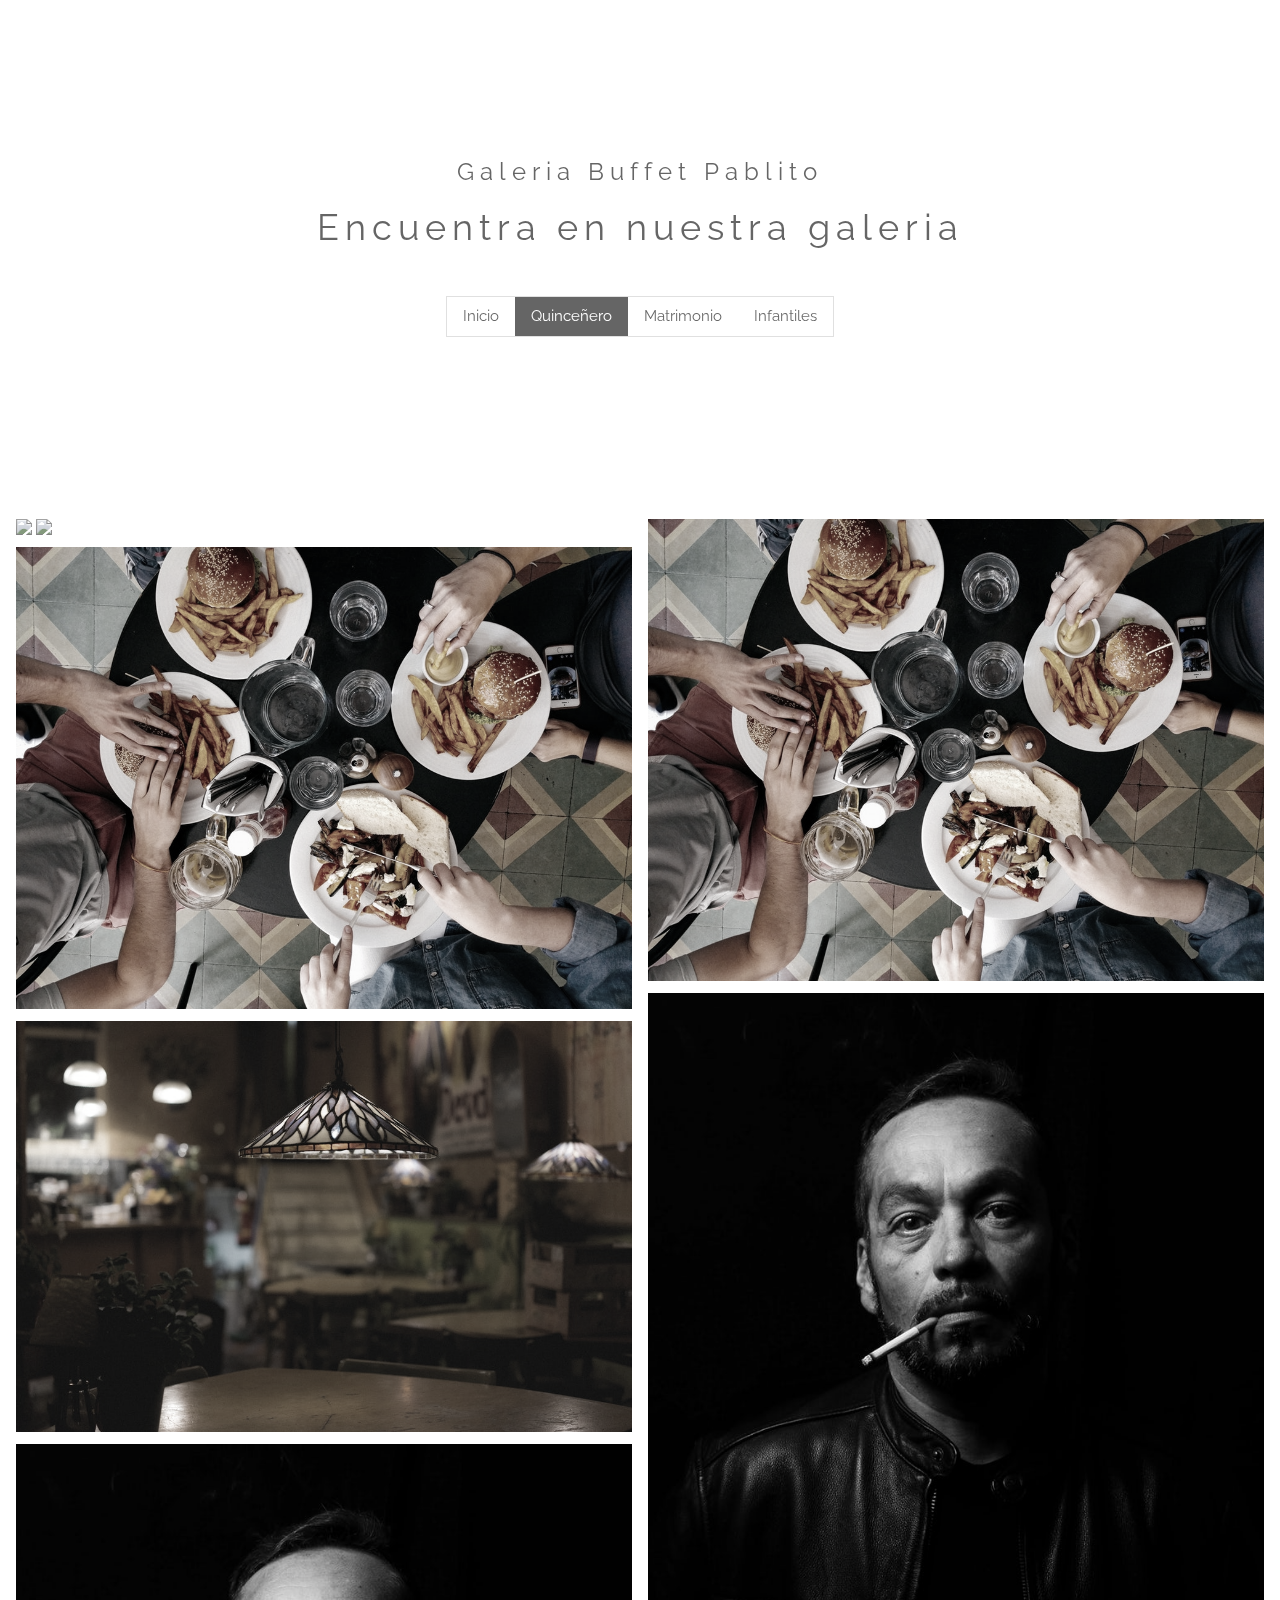
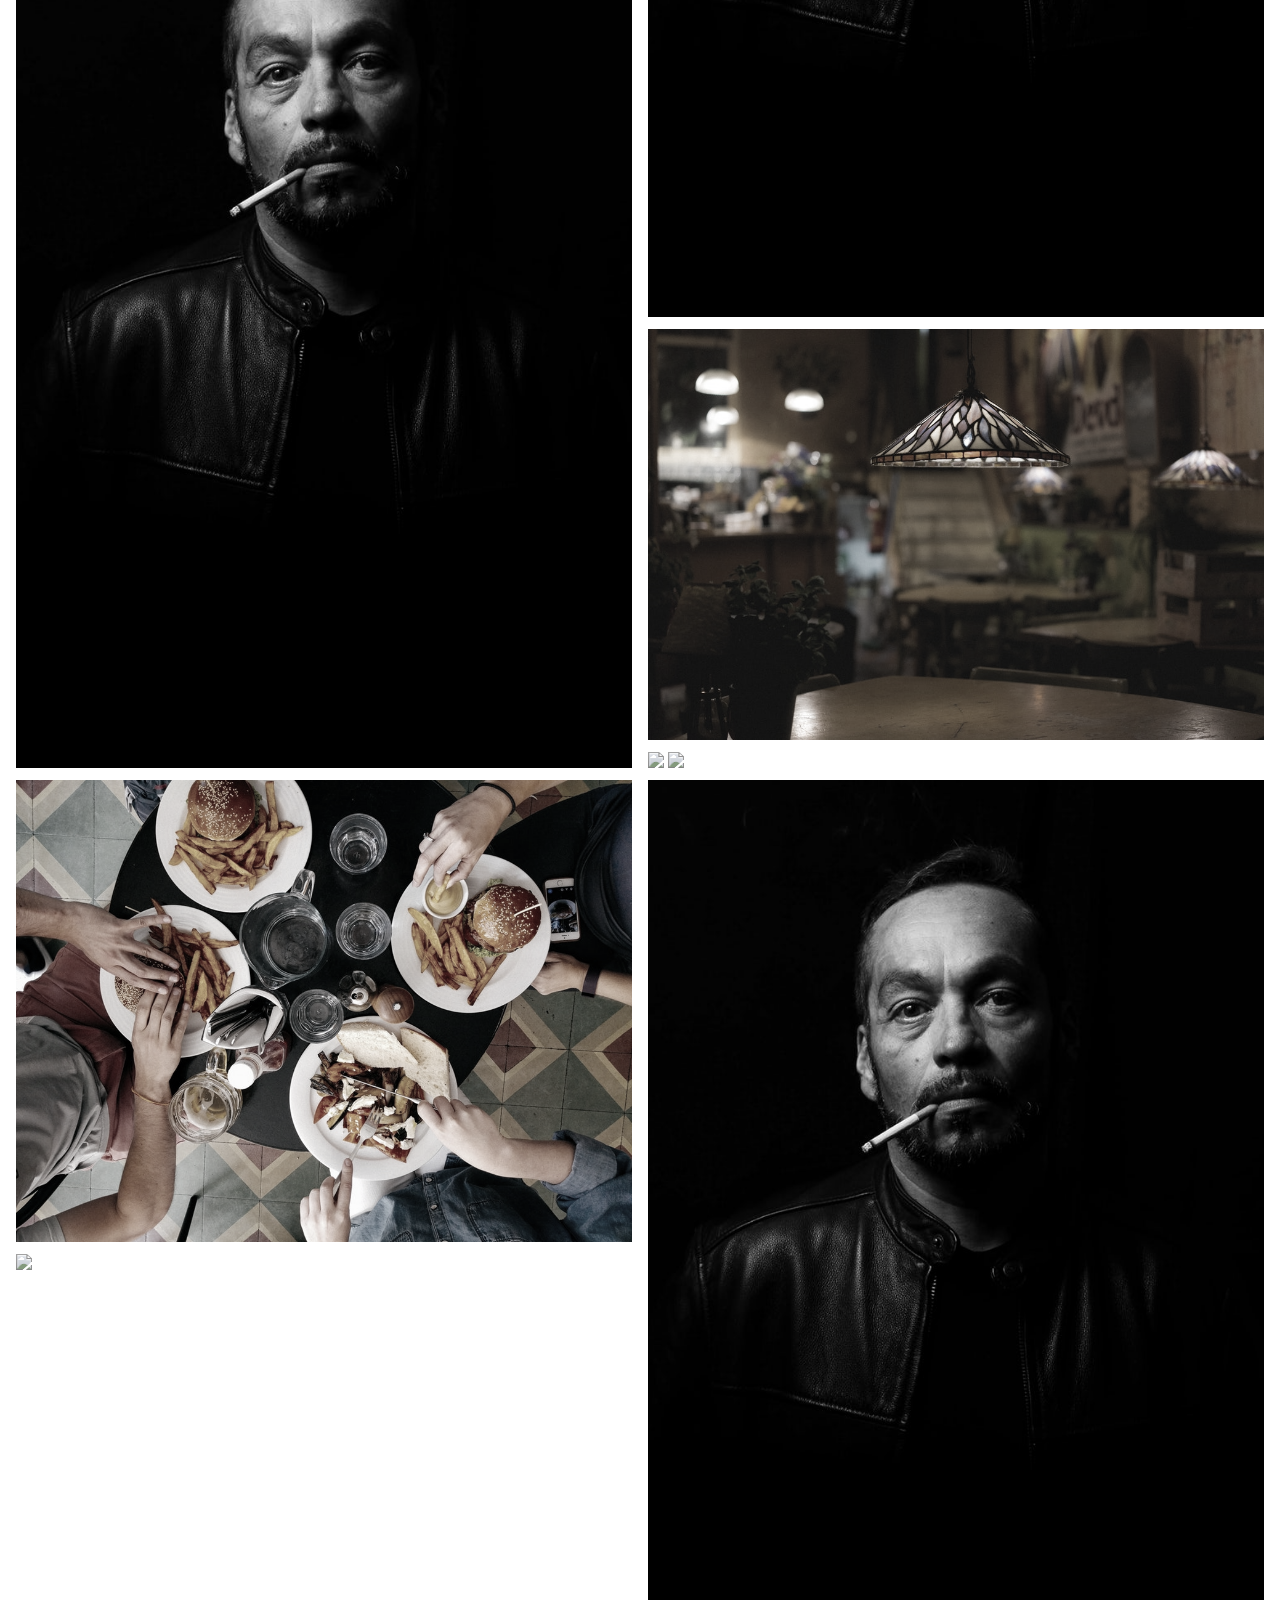
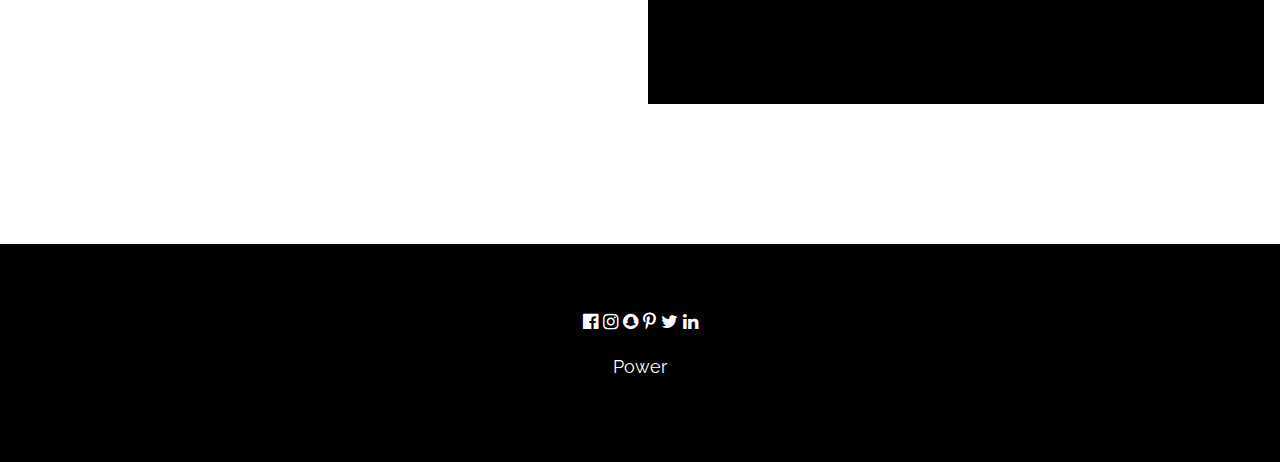
==== paginas/Galeria.html @ d15f4ec9 "Add files via upload" ====
<!DOCTYPE html>
<html>
<title>Buffet Pablito!!Galeria</title>
<meta charset="UTF-8">
<meta name="viewport" content="width=device-width, initial-scale=1">
<link rel="stylesheet" href="../css/estilo.css">
<link rel="stylesheet" href="https://fonts.googleapis.com/css?family=Raleway">
<link rel="stylesheet" href="https://cdnjs.cloudflare.com/ajax/libs/font-awesome/4.7.0/css/font-awesome.min.css">
<style>
body,h1 {font-family: "Raleway", Arial, sans-serif}
h1 {letter-spacing: 6px}
.w3-row-padding img {margin-bottom: 12px}
</style>
<body>

<!-- !PAGE CONTENT! -->
<div class="w3-content" style="max-width:1500px">

<!-- Header -->
<header class="w3-panel w3-center w3-opacity" style="padding:128px 16px">
  <h1 class="w3-xlarge">Galeria Buffet Pablito</h1>
  <h1>Encuentra en nuestra galeria</h1>
  
  <div class="w3-padding-32">
    <div class="w3-bar w3-border">
      <a href="#" class="w3-bar-item w3-button">Inicio</a>
      <a href="#" class="w3-bar-item w3-button w3-light-grey">Quinceñero</a>
      <a href="#" class="w3-bar-item w3-button">Matrimonio</a>
      <a href="#" class="w3-bar-item w3-button w3-hide-small">Infantiles</a>
    </div>
  </div>
</header>

<!-- Photo Grid -->
<div class="w3-row-padding w3-grayscale" style="margin-bottom:128px">
  <div class="w3-half">
    <img src="../imagenes/ejemplo.jpg" style="width:100%">
    <img src="../imagenes/ejemplo.jpg" style="width:100%">
    <img src="../imagenes/ejemplo12.jpg" style="width:100%">
    <img src="../imagenes/ejemplo4.jpg" style="width:100%">
    <img src="../imagenes/ejemplo5.jpg" style="width:100%">
    <img src="../imagenes/ejemplo12.jpg" style="width:100%">
    <img src="../imagenes/ejemplo.jpg" style="width:100%">
  </div>

  <div class="w3-half">
    <img src="../imagenes/ejemplo12.jpg" style="width:100%">
    <img src="../imagenes/ejemplo5.jpg" style="width:100%">
    <img src="../imagenes/ejemplo4.jpg" style="width:100%">
    <img src="../imagenes/ejemplo.jpg" style="width:100%">
    <img src="../imagenes/mozo.jpg" style="width:100%">
    <img src="../imagenes/ejemplo5.jpg" style="width:100%">
  </div>
</div>
  
<!-- End Page Content -->
</div>

<!-- Footer -->
<footer class="w3-container w3-padding-64 w3-light-grey w3-center w3-large"> 
  <i class="fa fa-facebook-official w3-hover-opacity"></i>
  <i class="fa fa-instagram w3-hover-opacity"></i>
  <i class="fa fa-snapchat w3-hover-opacity"></i>
  <i class="fa fa-pinterest-p w3-hover-opacity"></i>
  <i class="fa fa-twitter w3-hover-opacity"></i>
  <i class="fa fa-linkedin w3-hover-opacity"></i>
  <p>Power <a href="https://www.w3schools.com/w3css/default.asp" target="_blank" class="w3-hover-text-green"></a></p>
</footer>

</body>
</html>
---- css/estilo.css ----
/* W3.CSS 4.10 February 2018 by Jan Egil and Borge Refsnes */
html{box-sizing:border-box}*,*:before,*:after{box-sizing:inherit}
/* Extract from normalize.css by Nicolas Gallagher and Jonathan Neal git.io/normalize */
html{-ms-text-size-adjust:100%;-webkit-text-size-adjust:100%}body{margin:0}
article,aside,details,figcaption,figure,footer,header,main,menu,nav,section,summary{display:block}
audio,canvas,progress,video{display:inline-block}progress{vertical-align:baseline}
audio:not([controls]){display:none;height:0}[hidden],template{display:none}
a{background-color:transparent;-webkit-text-decoration-skip:objects}
a:active,a:hover{outline-width:0}abbr[title]{border-bottom:none;text-decoration:underline;text-decoration:underline dotted}
dfn{font-style:italic}mark{background:#ff0;color:#000}
small{font-size:80%}sub,sup{font-size:75%;line-height:0;position:relative;vertical-align:baseline}
sub{bottom:-0.25em}sup{top:-0.5em}figure{margin:1em 40px}img{border-style:none}svg:not(:root){overflow:hidden}
code,kbd,pre,samp{font-family:monospace,monospace;font-size:1em}hr{box-sizing:content-box;height:0;overflow:visible}
button,input,select,textarea{font:inherit;margin:0}optgroup{font-weight:bold}
button,input{overflow:visible}button,select{text-transform:none}
button,html [type=button],[type=reset],[type=submit]{-webkit-appearance:button}
button::-moz-focus-inner, [type=button]::-moz-focus-inner, [type=reset]::-moz-focus-inner, [type=submit]::-moz-focus-inner{border-style:none;padding:0}
button:-moz-focusring, [type=button]:-moz-focusring, [type=reset]:-moz-focusring, [type=submit]:-moz-focusring{outline:1px dotted ButtonText}
fieldset{border:1px solid #c0c0c0;margin:0 2px;padding:.35em .625em .75em}
legend{color:inherit;display:table;max-width:100%;padding:0;white-space:normal}textarea{overflow:auto}
[type=checkbox],[type=radio]{padding:0}
[type=number]::-webkit-inner-spin-button,[type=number]::-webkit-outer-spin-button{height:auto}
[type=search]{-webkit-appearance:textfield;outline-offset:-2px}
[type=search]::-webkit-search-cancel-button,[type=search]::-webkit-search-decoration{-webkit-appearance:none}
::-webkit-input-placeholder{color:inherit;opacity:0.54}
::-webkit-file-upload-button{-webkit-appearance:button;font:inherit}
/* End extract */
html,body{font-family:Verdana,sans-serif;font-size:15px;line-height:1.5}html{overflow-x:hidden}
h1{font-size:36px}h2{font-size:30px}h3{font-size:24px}h4{font-size:20px}h5{font-size:18px}h6{font-size:16px}.w3-serif{font-family:serif}
h1,h2,h3,h4,h5,h6{font-family:"Segoe UI",Arial,sans-serif;font-weight:400;margin:10px 0}.w3-wide{letter-spacing:4px}
hr{border:0;border-top:1px solid #eee;margin:20px 0}
.w3-image{max-width:100%;height:auto}img{vertical-align:middle}a{color:inherit}
.w3-table,.w3-table-all{border-collapse:collapse;border-spacing:0;width:100%;display:table}.w3-table-all{border:1px solid #ccc}
.w3-bordered tr,.w3-table-all tr{border-bottom:1px solid #ddd}.w3-striped tbody tr:nth-child(even){background-color:#f1f1f1}
.w3-table-all tr:nth-child(odd){background-color:#fff}.w3-table-all tr:nth-child(even){background-color:#f1f1f1}
.w3-hoverable tbody tr:hover,.w3-ul.w3-hoverable li:hover{background-color:#ccc}.w3-centered tr th,.w3-centered tr td{text-align:center}
.w3-table td,.w3-table th,.w3-table-all td,.w3-table-all th{padding:8px 8px;display:table-cell;text-align:left;vertical-align:top}
.w3-table th:first-child,.w3-table td:first-child,.w3-table-all th:first-child,.w3-table-all td:first-child{padding-left:16px}
.w3-btn,.w3-button{border:none;display:inline-block;padding:8px 16px;vertical-align:middle;overflow:hidden;text-decoration:none;color:inherit;background-color:inherit;text-align:center;cursor:pointer;white-space:nowrap}
.w3-btn:hover{box-shadow:0 8px 16px 0 rgba(0,0,0,0.2),0 6px 20px 0 rgba(0,0,0,0.19)}
.w3-btn,.w3-button{-webkit-touch-callout:none;-webkit-user-select:none;-khtml-user-select:none;-moz-user-select:none;-ms-user-select:none;user-select:none}   
.w3-disabled,.w3-btn:disabled,.w3-button:disabled{cursor:not-allowed;opacity:0.3}.w3-disabled *,:disabled *{pointer-events:none}
.w3-btn.w3-disabled:hover,.w3-btn:disabled:hover{box-shadow:none}
.w3-badge,.w3-tag{background-color:#000;color:#fff;display:inline-block;padding-left:8px;padding-right:8px;text-align:center}.w3-badge{border-radius:50%}
.w3-ul{list-style-type:none;padding:0;margin:0}.w3-ul li{padding:8px 16px;border-bottom:1px solid #ddd}.w3-ul li:last-child{border-bottom:none}
.w3-tooltip,.w3-display-container{position:relative}.w3-tooltip .w3-text{display:none}.w3-tooltip:hover .w3-text{display:inline-block}
.w3-ripple:active{opacity:0.5}.w3-ripple{transition:opacity 0s}
.w3-input{padding:8px;display:block;border:none;border-bottom:1px solid #ccc;width:100%}
.w3-select{padding:9px 0;width:100%;border:none;border-bottom:1px solid #ccc}
.w3-dropdown-click,.w3-dropdown-hover{position:relative;display:inline-block;cursor:pointer}
.w3-dropdown-hover:hover .w3-dropdown-content{display:block}
.w3-dropdown-hover:first-child,.w3-dropdown-click:hover{background-color:#ccc;color:#000}
.w3-dropdown-hover:hover > .w3-button:first-child,.w3-dropdown-click:hover > .w3-button:first-child{background-color:#ccc;color:#000}
.w3-dropdown-content{cursor:auto;color:#000;background-color:#fff;display:none;position:absolute;min-width:160px;margin:0;padding:0;z-index:1}
.w3-check,.w3-radio{width:24px;height:24px;position:relative;top:6px}
.w3-sidebar{height:100%;width:200px;background-color:#fff;position:fixed!important;z-index:1;overflow:auto}
.w3-bar-block .w3-dropdown-hover,.w3-bar-block .w3-dropdown-click{width:100%}
.w3-bar-block .w3-dropdown-hover .w3-dropdown-content,.w3-bar-block .w3-dropdown-click .w3-dropdown-content{min-width:100%}
.w3-bar-block .w3-dropdown-hover .w3-button,.w3-bar-block .w3-dropdown-click .w3-button{width:100%;text-align:left;padding:8px 16px}
.w3-main,#main{transition:margin-left .4s}
.w3-modal{z-index:3;display:none;padding-top:100px;position:fixed;left:0;top:0;width:100%;height:100%;overflow:auto;background-color:rgb(0,0,0);background-color:rgba(0,0,0,0.4)}
.w3-modal-content{margin:auto;background-color:#fff;position:relative;padding:0;outline:0;width:600px}
.w3-bar{width:100%;overflow:hidden}.w3-center .w3-bar{display:inline-block;width:auto}
.w3-bar .w3-bar-item{padding:8px 16px;float:left;width:auto;border:none;display:block;outline:0}
.w3-bar .w3-dropdown-hover,.w3-bar .w3-dropdown-click{position:static;float:left}
.w3-bar .w3-button{white-space:normal}
.w3-bar-block .w3-bar-item{width:100%;display:block;padding:8px 16px;text-align:left;border:none;white-space:normal;float:none;outline:0}
.w3-bar-block.w3-center .w3-bar-item{text-align:center}.w3-block{display:block;width:100%}
.w3-responsive{display:block;overflow-x:auto}
.w3-container:after,.w3-container:before,.w3-panel:after,.w3-panel:before,.w3-row:after,.w3-row:before,.w3-row-padding:after,.w3-row-padding:before,
.w3-cell-row:before,.w3-cell-row:after,.w3-clear:after,.w3-clear:before,.w3-bar:before,.w3-bar:after{content:"";display:table;clear:both}
.w3-col,.w3-half,.w3-third,.w3-twothird,.w3-threequarter,.w3-quarter{float:left;width:100%}
.w3-col.s1{width:8.33333%}.w3-col.s2{width:16.66666%}.w3-col.s3{width:24.99999%}.w3-col.s4{width:33.33333%}
.w3-col.s5{width:41.66666%}.w3-col.s6{width:49.99999%}.w3-col.s7{width:58.33333%}.w3-col.s8{width:66.66666%}
.w3-col.s9{width:74.99999%}.w3-col.s10{width:83.33333%}.w3-col.s11{width:91.66666%}.w3-col.s12{width:99.99999%}
@media (min-width:601px){.w3-col.m1{width:8.33333%}.w3-col.m2{width:16.66666%}.w3-col.m3,.w3-quarter{width:24.99999%}.w3-col.m4,.w3-third{width:33.33333%}
.w3-col.m5{width:41.66666%}.w3-col.m6,.w3-half{width:49.99999%}.w3-col.m7{width:58.33333%}.w3-col.m8,.w3-twothird{width:66.66666%}
.w3-col.m9,.w3-threequarter{width:74.99999%}.w3-col.m10{width:83.33333%}.w3-col.m11{width:91.66666%}.w3-col.m12{width:99.99999%}}
@media (min-width:993px){.w3-col.l1{width:8.33333%}.w3-col.l2{width:16.66666%}.w3-col.l3{width:24.99999%}.w3-col.l4{width:33.33333%}
.w3-col.l5{width:41.66666%}.w3-col.l6{width:49.99999%}.w3-col.l7{width:58.33333%}.w3-col.l8{width:66.66666%}
.w3-col.l9{width:74.99999%}.w3-col.l10{width:83.33333%}.w3-col.l11{width:91.66666%}.w3-col.l12{width:99.99999%}}
.w3-content{max-width:980px;margin:auto}.w3-rest{overflow:hidden}
.w3-cell-row{display:table;width:100%}.w3-cell{display:table-cell}
.w3-cell-top{vertical-align:top}.w3-cell-middle{vertical-align:middle}.w3-cell-bottom{vertical-align:bottom}
.w3-hide{display:none!important}.w3-show-block,.w3-show{display:block!important}.w3-show-inline-block{display:inline-block!important}
@media (max-width:600px){.w3-modal-content{margin:0 10px;width:auto!important}.w3-modal{padding-top:30px}
.w3-dropdown-hover.w3-mobile .w3-dropdown-content,.w3-dropdown-click.w3-mobile .w3-dropdown-content{position:relative}	
.w3-hide-small{display:none!important}.w3-mobile{display:block;width:100%!important}.w3-bar-item.w3-mobile,.w3-dropdown-hover.w3-mobile,.w3-dropdown-click.w3-mobile{text-align:center}
.w3-dropdown-hover.w3-mobile,.w3-dropdown-hover.w3-mobile .w3-btn,.w3-dropdown-hover.w3-mobile .w3-button,.w3-dropdown-click.w3-mobile,.w3-dropdown-click.w3-mobile .w3-btn,.w3-dropdown-click.w3-mobile .w3-button{width:100%}}
@media (max-width:768px){.w3-modal-content{width:500px}.w3-modal{padding-top:50px}}
@media (min-width:993px){.w3-modal-content{width:900px}.w3-hide-large{display:none!important}.w3-sidebar.w3-collapse{display:block!important}}
@media (max-width:992px) and (min-width:601px){.w3-hide-medium{display:none!important}}
@media (max-width:992px){.w3-sidebar.w3-collapse{display:none}.w3-main{margin-left:0!important;margin-right:0!important}}
.w3-top,.w3-bottom{position:fixed;width:100%;z-index:1}.w3-top{top:0}.w3-bottom{bottom:0}
.w3-overlay{position:fixed;display:none;width:100%;height:100%;top:0;left:0;right:0;bottom:0;background-color:rgba(0,0,0,0.5);z-index:2}
.w3-display-topleft{position:absolute;left:0;top:0}.w3-display-topright{position:absolute;right:0;top:0}
.w3-display-bottomleft{position:absolute;left:0;bottom:0}.w3-display-bottomright{position:absolute;right:0;bottom:0}
.w3-display-middle{position:absolute;top:50%;left:50%;transform:translate(-50%,-50%);-ms-transform:translate(-50%,-50%)}
.w3-display-left{position:absolute;top:50%;left:0%;transform:translate(0%,-50%);-ms-transform:translate(-0%,-50%)}
.w3-display-right{position:absolute;top:50%;right:0%;transform:translate(0%,-50%);-ms-transform:translate(0%,-50%)}
.w3-display-topmiddle{position:absolute;left:50%;top:0;transform:translate(-50%,0%);-ms-transform:translate(-50%,0%)}
.w3-display-bottommiddle{position:absolute;left:50%;bottom:0;transform:translate(-50%,0%);-ms-transform:translate(-50%,0%)}
.w3-display-container:hover .w3-display-hover{display:block}.w3-display-container:hover span.w3-display-hover{display:inline-block}.w3-display-hover{display:none}
.w3-display-position{position:absolute}
.w3-circle{border-radius:50%}
.w3-round-small{border-radius:2px}.w3-round,.w3-round-medium{border-radius:4px}.w3-round-large{border-radius:8px}.w3-round-xlarge{border-radius:16px}.w3-round-xxlarge{border-radius:32px}
.w3-row-padding,.w3-row-padding>.w3-half,.w3-row-padding>.w3-third,.w3-row-padding>.w3-twothird,.w3-row-padding>.w3-threequarter,.w3-row-padding>.w3-quarter,.w3-row-padding>.w3-col{padding:0 8px}
.w3-container,.w3-panel{padding:0.01em 16px}.w3-panel{margin-top:16px;margin-bottom:16px}
.w3-code,.w3-codespan{font-family:Consolas,"courier new";font-size:16px}
.w3-code{width:auto;background-color:#fff;padding:8px 12px;border-left:4px solid #4CAF50;word-wrap:break-word}
.w3-codespan{color:crimson;background-color:#f1f1f1;padding-left:4px;padding-right:4px;font-size:110%}
.w3-card,.w3-card-2{box-shadow:0 2px 5px 0 rgba(0,0,0,0.16),0 2px 10px 0 rgba(0,0,0,0.12)}
.w3-card-4,.w3-hover-shadow:hover{box-shadow:0 4px 10px 0 rgba(0,0,0,0.2),0 4px 20px 0 rgba(0,0,0,0.19)}
.w3-spin{animation:w3-spin 2s infinite linear}@keyframes w3-spin{0%{transform:rotate(0deg)}100%{transform:rotate(359deg)}}
.w3-animate-fading{animation:fading 10s infinite}@keyframes fading{0%{opacity:0}50%{opacity:1}100%{opacity:0}}
.w3-animate-opacity{animation:opac 0.8s}@keyframes opac{from{opacity:0} to{opacity:1}}
.w3-animate-top{position:relative;animation:animatetop 0.4s}@keyframes animatetop{from{top:-300px;opacity:0} to{top:0;opacity:1}}
.w3-animate-left{position:relative;animation:animateleft 0.4s}@keyframes animateleft{from{left:-300px;opacity:0} to{left:0;opacity:1}}
.w3-animate-right{position:relative;animation:animateright 0.4s}@keyframes animateright{from{right:-300px;opacity:0} to{right:0;opacity:1}}
.w3-animate-bottom{position:relative;animation:animatebottom 0.4s}@keyframes animatebottom{from{bottom:-300px;opacity:0} to{bottom:0;opacity:1}}
.w3-animate-zoom {animation:animatezoom 0.6s}@keyframes animatezoom{from{transform:scale(0)} to{transform:scale(1)}}
.w3-animate-input{transition:width 0.4s ease-in-out}.w3-animate-input:focus{width:100%!important}
.w3-opacity,.w3-hover-opacity:hover{opacity:0.60}.w3-opacity-off,.w3-hover-opacity-off:hover{opacity:1}
.w3-opacity-max{opacity:0.25}.w3-opacity-min{opacity:0.75}
.w3-greyscale-max,.w3-grayscale-max,.w3-hover-greyscale:hover,.w3-hover-grayscale:hover{filter:grayscale(100%)}
.w3-greyscale,.w3-grayscale{filter:grayscale(75%)}.w3-greyscale-min,.w3-grayscale-min{filter:grayscale(50%)}
.w3-sepia{filter:sepia(75%)}.w3-sepia-max,.w3-hover-sepia:hover{filter:sepia(100%)}.w3-sepia-min{filter:sepia(50%)}
.w3-tiny{font-size:10px!important}.w3-small{font-size:12px!important}.w3-medium{font-size:15px!important}.w3-large{font-size:18px!important}
.w3-xlarge{font-size:24px!important}.w3-xxlarge{font-size:36px!important}.w3-xxxlarge{font-size:48px!important}.w3-jumbo{font-size:64px!important}
.w3-left-align{text-align:left!important}.w3-right-align{text-align:right!important}.w3-justify{text-align:justify!important}.w3-center{text-align:center!important}
.w3-border-0{border:0!important}.w3-border{border:1px solid #ccc!important}
.w3-border-top{border-top:1px solid #ccc!important}.w3-border-bottom{border-bottom:1px solid #ccc!important}
.w3-border-left{border-left:1px solid #ccc!important}.w3-border-right{border-right:1px solid #ccc!important}
.w3-topbar{border-top:6px solid #ccc!important}.w3-bottombar{border-bottom:6px solid #ccc!important}
.w3-leftbar{border-left:6px solid #ccc!important}.w3-rightbar{border-right:6px solid #ccc!important}
.w3-section,.w3-code{margin-top:16px!important;margin-bottom:16px!important}
.w3-margin{margin:16px!important}.w3-margin-top{margin-top:16px!important}.w3-margin-bottom{margin-bottom:16px!important}
.w3-margin-left{margin-left:16px!important}.w3-margin-right{margin-right:16px!important}
.w3-padding-small{padding:4px 8px!important}.w3-padding{padding:8px 16px!important}.w3-padding-large{padding:12px 24px!important}
.w3-padding-16{padding-top:16px!important;padding-bottom:16px!important}.w3-padding-24{padding-top:24px!important;padding-bottom:24px!important}
.w3-padding-32{padding-top:32px!important;padding-bottom:32px!important}.w3-padding-48{padding-top:48px!important;padding-bottom:48px!important}
.w3-padding-64{padding-top:64px!important;padding-bottom:64px!important}
.w3-left{float:left!important}.w3-right{float:right!important}
.w3-button:hover{color:#000!important;background-color:#ccc!important}
.w3-transparent,.w3-hover-none:hover{background-color:transparent!important}
.w3-hover-none:hover{box-shadow:none!important}
@-webkit-keyframes example {
    0%   {background-color: red;}
    25%  {background-color: gray;}
    50%  {background-color: black;}
    100% {background-color: blue;}
}

/* Standard syntax */
@keyframes example {
    0%   {background-color: red;}
    25%  {background-color: gray;}
    50%  {background-color: black;}
    100% {background-color: blue;}
}
/* Colors */
.w3-amber,.w3-hover-amber:hover{color:#000!important;background-color:#ffc107!important}
.w3-aqua,.w3-hover-aqua:hover{color:#000!important;background-color:#00ffff!important}
.w3-blue,.w3-hover-blue:hover{color:#fff!important;background-color:#2196F3!important}
.w3-light-blue,.w3-hover-light-blue:hover{color:#000!important;background-color:#87CEEB!important}
.w3-brown,.w3-hover-brown:hover{color:#fff!important;background-color:#795548!important}
.w3-cyan,.w3-hover-cyan:hover{color:#000!important;background-color:#00bcd4!important}
.w3-blue-grey,.w3-hover-blue-grey:hover,.w3-blue-gray,.w3-hover-blue-gray:hover{color:#fff!important;background-color:#607d8b!important}
.w3-green,.w3-hover-green:hover{color:#fff!important;background-color:#4CAF50!important}
.w3-light-green,.w3-hover-light-green:hover{color:#000!important;background-color:#8bc34a!important}
.w3-indigo,.w3-hover-indigo:hover{color:#fff!important;background-color:#3f51b5!important}
.w3-khaki,.w3-hover-khaki:hover{color:#000!important;background-color:#f0e68c!important}
.w3-lime,.w3-hover-lime:hover{color:#000!important;background-color:#cddc39!important}
.w3-orange,.w3-hover-orange:hover{color:#000!important;background-color:#ff9800!important}
.w3-deep-orange,.w3-hover-deep-orange:hover{color:#fff!important;background-color:#ff5722!important}
.w3-pink,.w3-hover-pink:hover{color:#fff!important;background-color:#e91e63!important}
.w3-purple,.w3-hover-purple:hover{color:#fff!important;background-color:#9c27b0!important}
.w3-deep-purple,.w3-hover-deep-purple:hover{color:#fff!important;background-color:#673ab7!important}
.w3-red,.w3-hover-red:hover{color:#fff!important;background-color:#f44336!important}
.w3-sand,.w3-hover-sand:hover{color:#000!important;background-color:#fdf5e6!important}
.w3-teal,.w3-hover-teal:hover{color:#fff!important;background-color:#009688!important}
.w3-yellow,.w3-hover-yellow:hover{color:#000!important;background-color:#ffeb3b!important}
.w3-white,.w3-hover-white:hover{color:#000!important;background-color:#fff!important}
.w3-black,.w3-hover-black:hover{
	color:#fff!important;
	-webkit-animation-name: example;
	 -webkit-animation-duration: 4s;
	 animation-name: example;animation-duration: 4s;
	 background-color:red!important 
}
.w3-black
{
	color:#fff!important;
    -webkit-animation-name: example;
	 -webkit-animation-duration: 4s;
	 animation-name: example;animation-duration: 4s;
	 background-color:red!important 
}
.w3-grey,.w3-hover-grey:hover,.w3-gray,.w3-hover-gray:hover{color:#000!important;background-color:black!important}
.w3-light-grey,.w3-hover-light-grey:hover,.w3-light-gray,.w3-hover-light-gray:hover{color:#fff!important;background-color:black!important}
.w3-dark-grey,.w3-hover-dark-grey:hover,.w3-dark-gray,.w3-hover-dark-gray:hover{color:#fff!important;background-color:#616161!important}
.w3-pale-red,.w3-hover-pale-red:hover{color:#000!important;background-color:#ffdddd!important}
.w3-pale-green,.w3-hover-pale-green:hover{color:#000!important;background-color:#ddffdd!important}
.w3-pale-yellow,.w3-hover-pale-yellow:hover{color:#000!important;background-color:#ffffcc!important}
.w3-pale-blue,.w3-hover-pale-blue:hover{color:#000!important;background-color:#ddffff!important}
.w3-text-amber,.w3-hover-text-amber:hover{color:#ffc107!important}
.w3-text-aqua,.w3-hover-text-aqua:hover{color:#00ffff!important}
.w3-text-blue,.w3-hover-text-blue:hover{color:#2196F3!important}
.w3-text-light-blue,.w3-hover-text-light-blue:hover{color:#87CEEB!important}
.w3-text-brown,.w3-hover-text-brown:hover{color:#795548!important}
.w3-text-cyan,.w3-hover-text-cyan:hover{color:#00bcd4!important}
.w3-text-blue-grey,.w3-hover-text-blue-grey:hover,.w3-text-blue-gray,.w3-hover-text-blue-gray:hover{color:#607d8b!important}
.w3-text-green,.w3-hover-text-green:hover{color:#4CAF50!important}
.w3-text-light-green,.w3-hover-text-light-green:hover{color:#8bc34a!important}
.w3-text-indigo,.w3-hover-text-indigo:hover{color:#3f51b5!important}
.w3-text-khaki,.w3-hover-text-khaki:hover{color:#b4aa50!important}
.w3-text-lime,.w3-hover-text-lime:hover{color:#cddc39!important}
.w3-text-orange,.w3-hover-text-orange:hover{color:#ff9800!important}
.w3-text-deep-orange,.w3-hover-text-deep-orange:hover{color:#ff5722!important}
.w3-text-pink,.w3-hover-text-pink:hover{color:#e91e63!important}
.w3-text-purple,.w3-hover-text-purple:hover{color:#9c27b0!important}
.w3-text-deep-purple,.w3-hover-text-deep-purple:hover{color:#673ab7!important}
.w3-text-red,.w3-hover-text-red:hover{color:#f44336!important}
.w3-text-sand,.w3-hover-text-sand:hover{color:#fdf5e6!important}
.w3-text-teal,.w3-hover-text-teal:hover{color:#009688!important}
.w3-text-yellow,.w3-hover-text-yellow:hover{color:#d2be0e!important}
.w3-text-white,.w3-hover-text-white:hover{color:#fff!important}
.w3-text-black,.w3-hover-text-black:hover{color:#000!important}
.w3-text-grey,.w3-hover-text-grey:hover,.w3-text-gray,.w3-hover-text-gray:hover{color:#757575!important}
.w3-text-light-grey,.w3-hover-text-light-grey:hover,.w3-text-light-gray,.w3-hover-text-light-gray:hover{color:#f1f1f1!important}
.w3-text-dark-grey,.w3-hover-text-dark-grey:hover,.w3-text-dark-gray,.w3-hover-text-dark-gray:hover{color:#3a3a3a!important}
.w3-border-amber,.w3-hover-border-amber:hover{border-color:#ffc107!important}
.w3-border-aqua,.w3-hover-border-aqua:hover{border-color:#00ffff!important}
.w3-border-blue,.w3-hover-border-blue:hover{border-color:#2196F3!important}
.w3-border-light-blue,.w3-hover-border-light-blue:hover{border-color:#87CEEB!important}
.w3-border-brown,.w3-hover-border-brown:hover{border-color:#795548!important}
.w3-border-cyan,.w3-hover-border-cyan:hover{border-color:#00bcd4!important}
.w3-border-blue-grey,.w3-hover-border-blue-grey:hover,.w3-border-blue-gray,.w3-hover-border-blue-gray:hover{border-color:#607d8b!important}
.w3-border-green,.w3-hover-border-green:hover{border-color:#4CAF50!important}
.w3-border-light-green,.w3-hover-border-light-green:hover{border-color:#8bc34a!important}
.w3-border-indigo,.w3-hover-border-indigo:hover{border-color:#3f51b5!important}
.w3-border-khaki,.w3-hover-border-khaki:hover{border-color:#f0e68c!important}
.w3-border-lime,.w3-hover-border-lime:hover{border-color:#cddc39!important}
.w3-border-orange,.w3-hover-border-orange:hover{border-color:#ff9800!important}
.w3-border-deep-orange,.w3-hover-border-deep-orange:hover{border-color:#ff5722!important}
.w3-border-pink,.w3-hover-border-pink:hover{border-color:#e91e63!important}
.w3-border-purple,.w3-hover-border-purple:hover{border-color:#9c27b0!important}
.w3-border-deep-purple,.w3-hover-border-deep-purple:hover{border-color:#673ab7!important}
.w3-border-red,.w3-hover-border-red:hover{border-color:#f44336!important}
.w3-border-sand,.w3-hover-border-sand:hover{border-color:#fdf5e6!important}
.w3-border-teal,.w3-hover-border-teal:hover{border-color:#009688!important}
.w3-border-yellow,.w3-hover-border-yellow:hover{border-color:#ffeb3b!important}
.w3-border-white,.w3-hover-border-white:hover{border-color:#fff!important}
.w3-border-black,.w3-hover-border-black:hover{border-color:#000!important}
.w3-border-grey,.w3-hover-border-grey:hover,.w3-border-gray,.w3-hover-border-gray:hover{border-color:#9e9e9e!important}
.w3-border-light-grey,.w3-hover-border-light-grey:hover,.w3-border-light-gray,.w3-hover-border-light-gray:hover{border-color:#f1f1f1!important}
.w3-border-dark-grey,.w3-hover-border-dark-grey:hover,.w3-border-dark-gray,.w3-hover-border-dark-gray:hover{border-color:#616161!important}
.w3-border-pale-red,.w3-hover-border-pale-red:hover{border-color:#ffe7e7!important}.w3-border-pale-green,.w3-hover-border-pale-green:hover{border-color:#e7ffe7!important}
.w3-border-pale-yellow,.w3-hover-border-pale-yellow:hover{border-color:#ffffcc!important}.w3-border-pale-blue,.w3-hover-border-pale-blue:hover{border-color:#e7ffff!important}
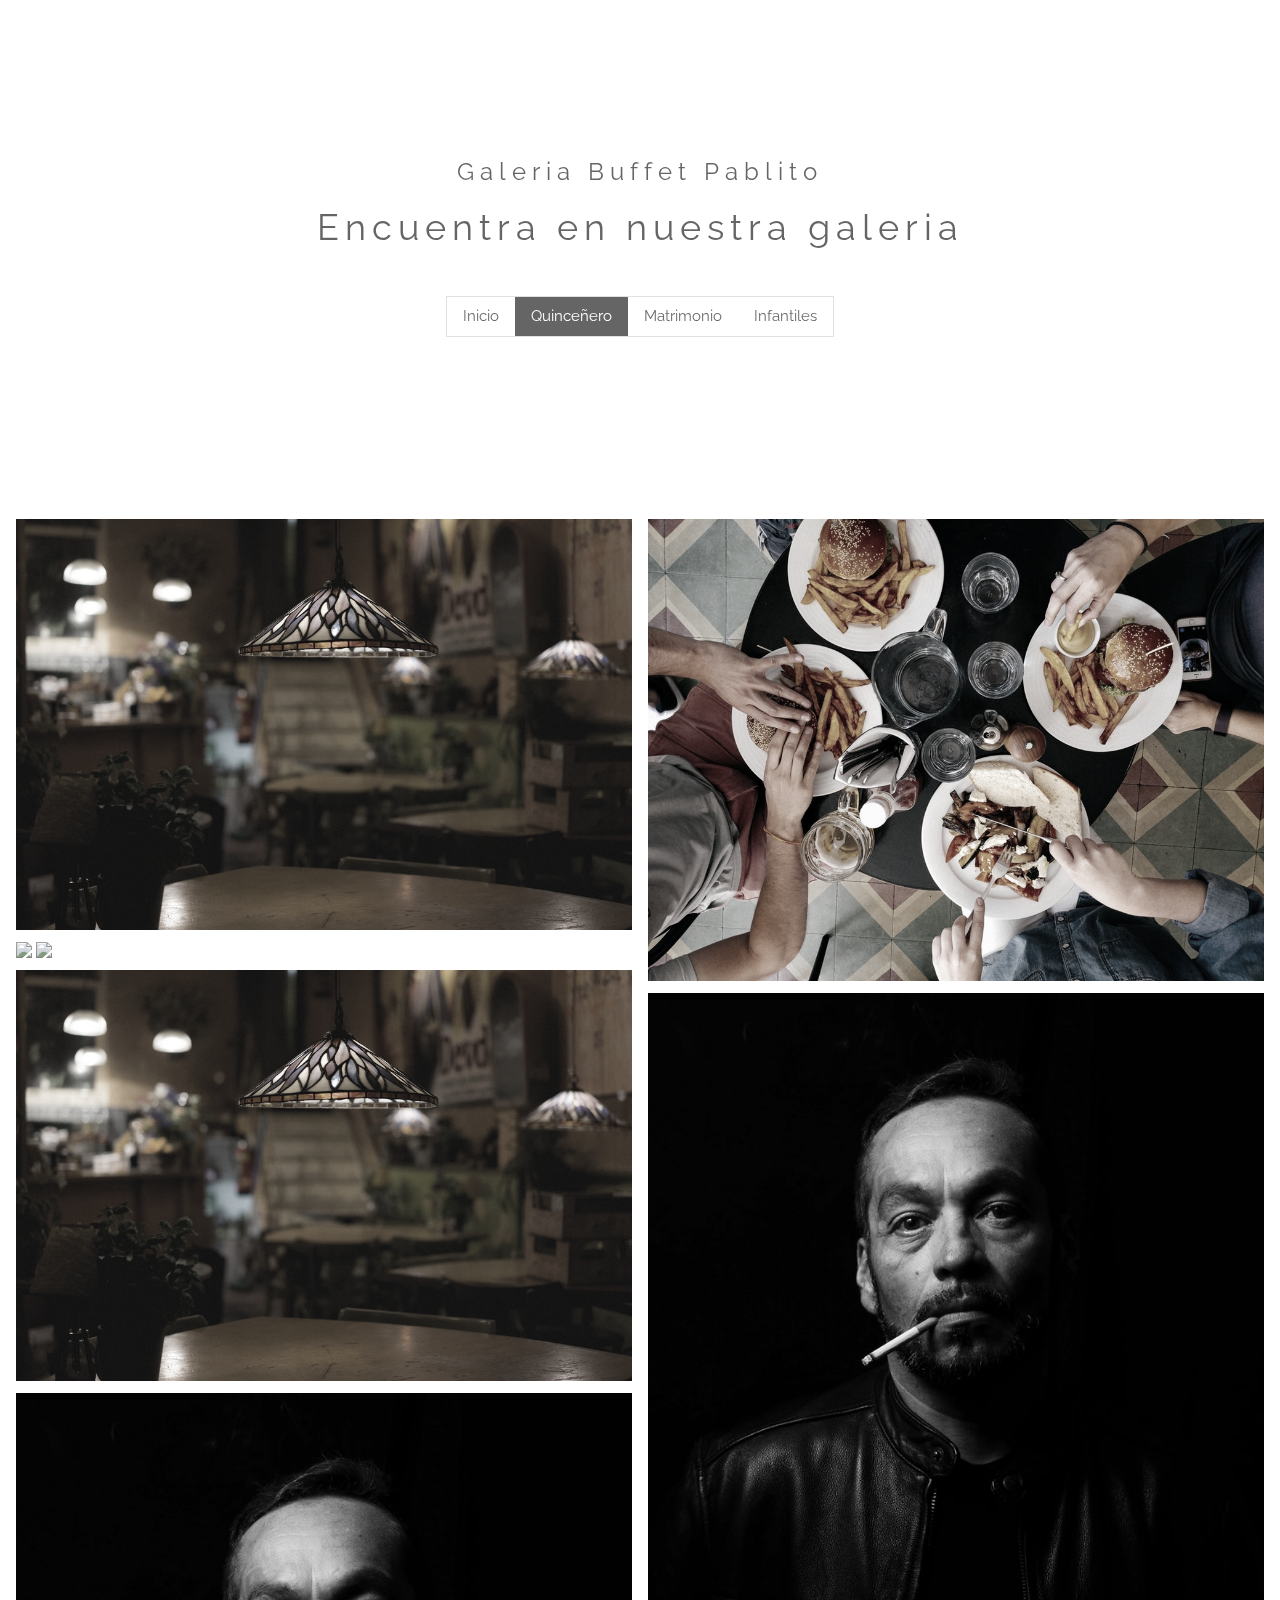
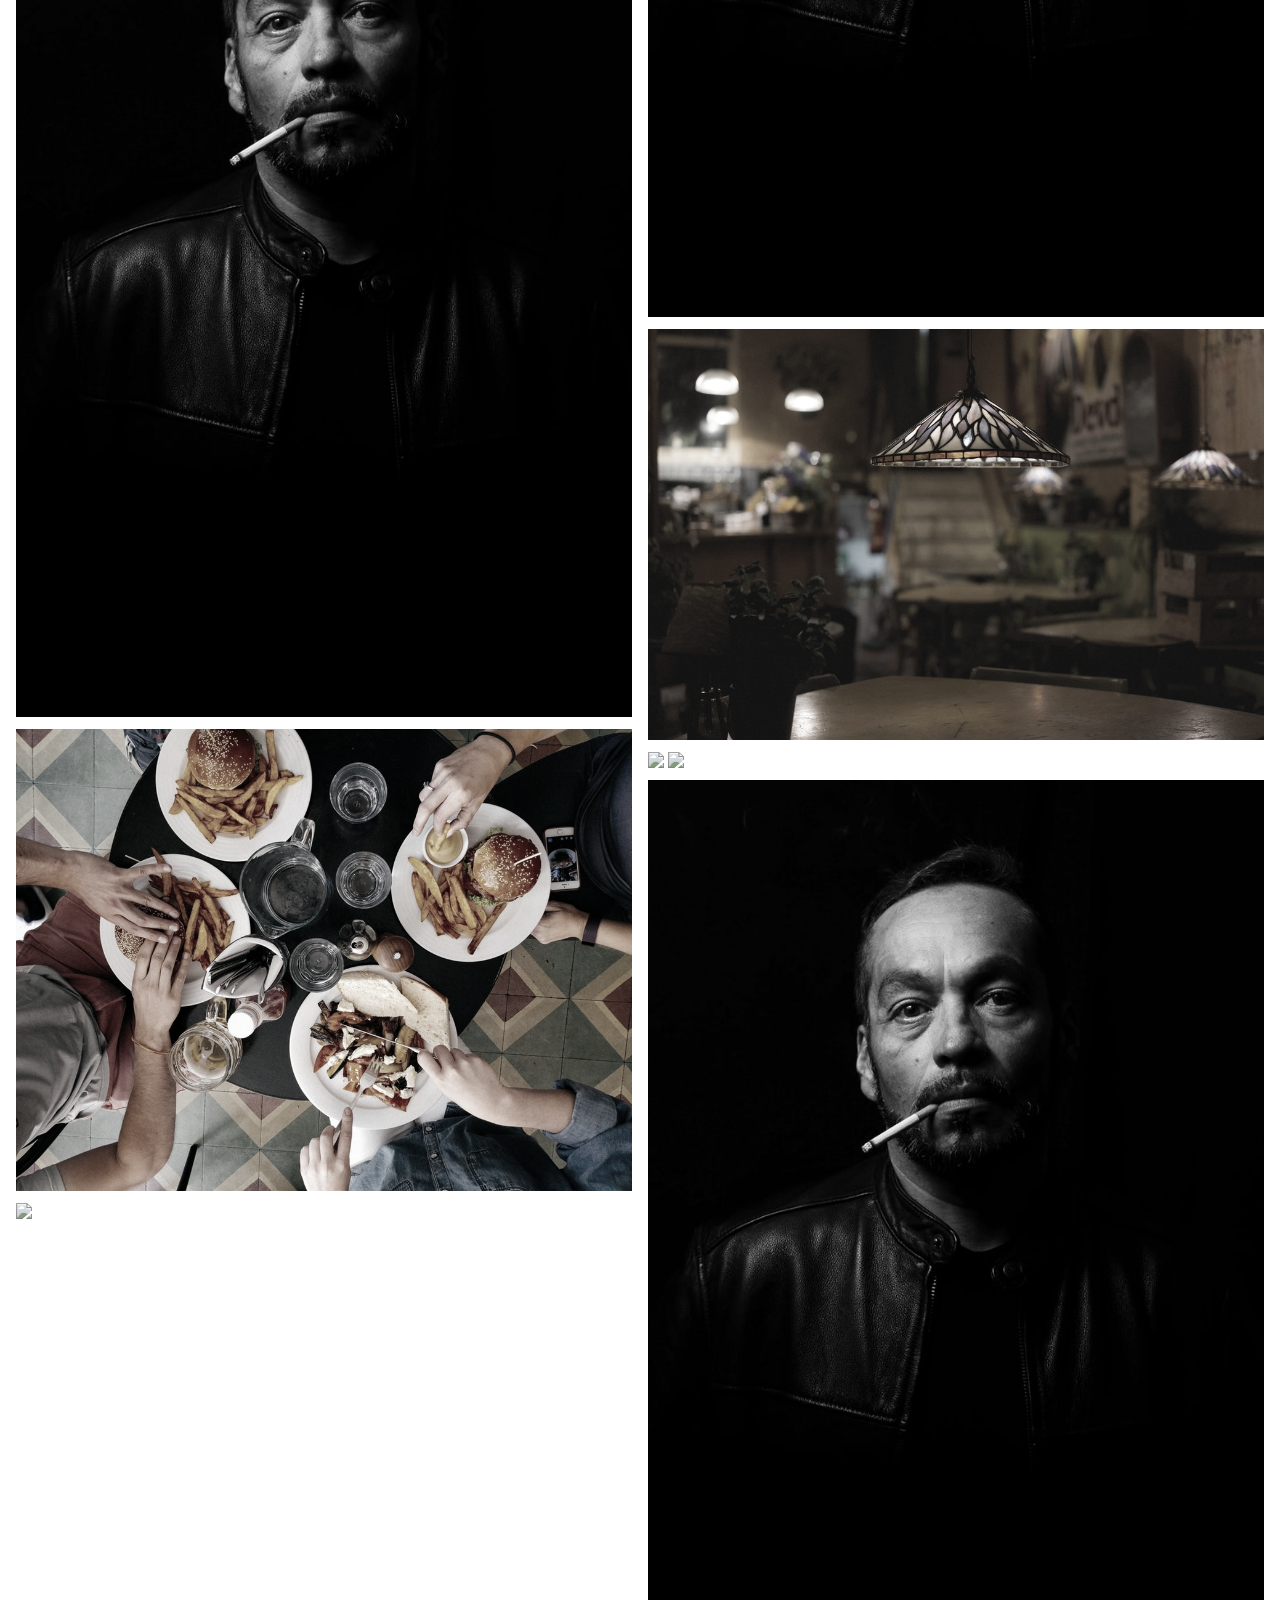
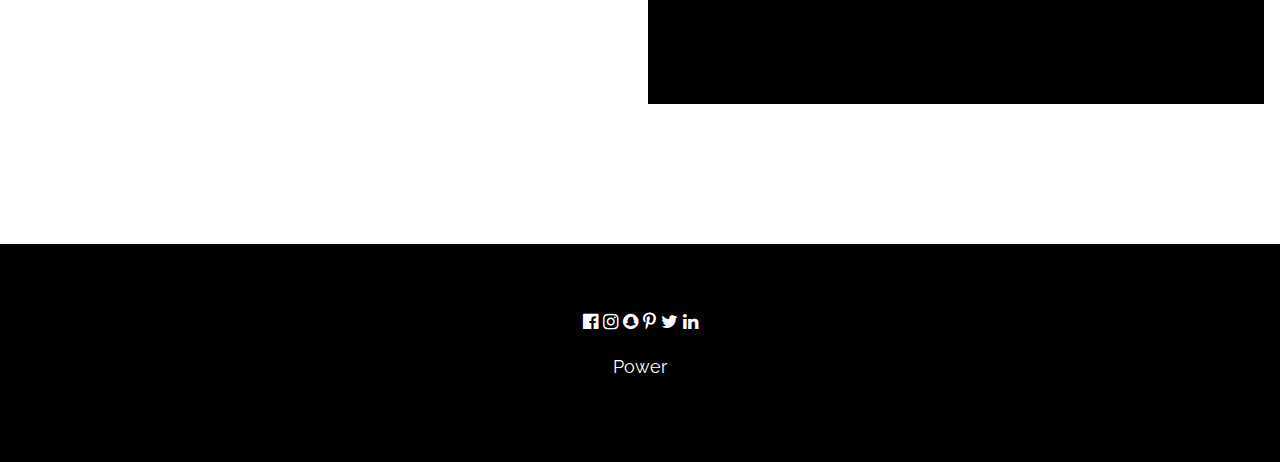
==== commit 03cbaa11: "Update Galeria.html" ====
--- a/paginas/Galeria.html
+++ b/paginas/Galeria.html
@@ -34,9 +34,9 @@
 <!-- Photo Grid -->
 <div class="w3-row-padding w3-grayscale" style="margin-bottom:128px">
   <div class="w3-half">
+    <img src="../imagenes/ejemplo4.jpg" style="width:100%">
     <img src="../imagenes/ejemplo.jpg" style="width:100%">
     <img src="../imagenes/ejemplo.jpg" style="width:100%">
-    <img src="../imagenes/ejemplo12.jpg" style="width:100%">
     <img src="../imagenes/ejemplo4.jpg" style="width:100%">
     <img src="../imagenes/ejemplo5.jpg" style="width:100%">
     <img src="../imagenes/ejemplo12.jpg" style="width:100%">
